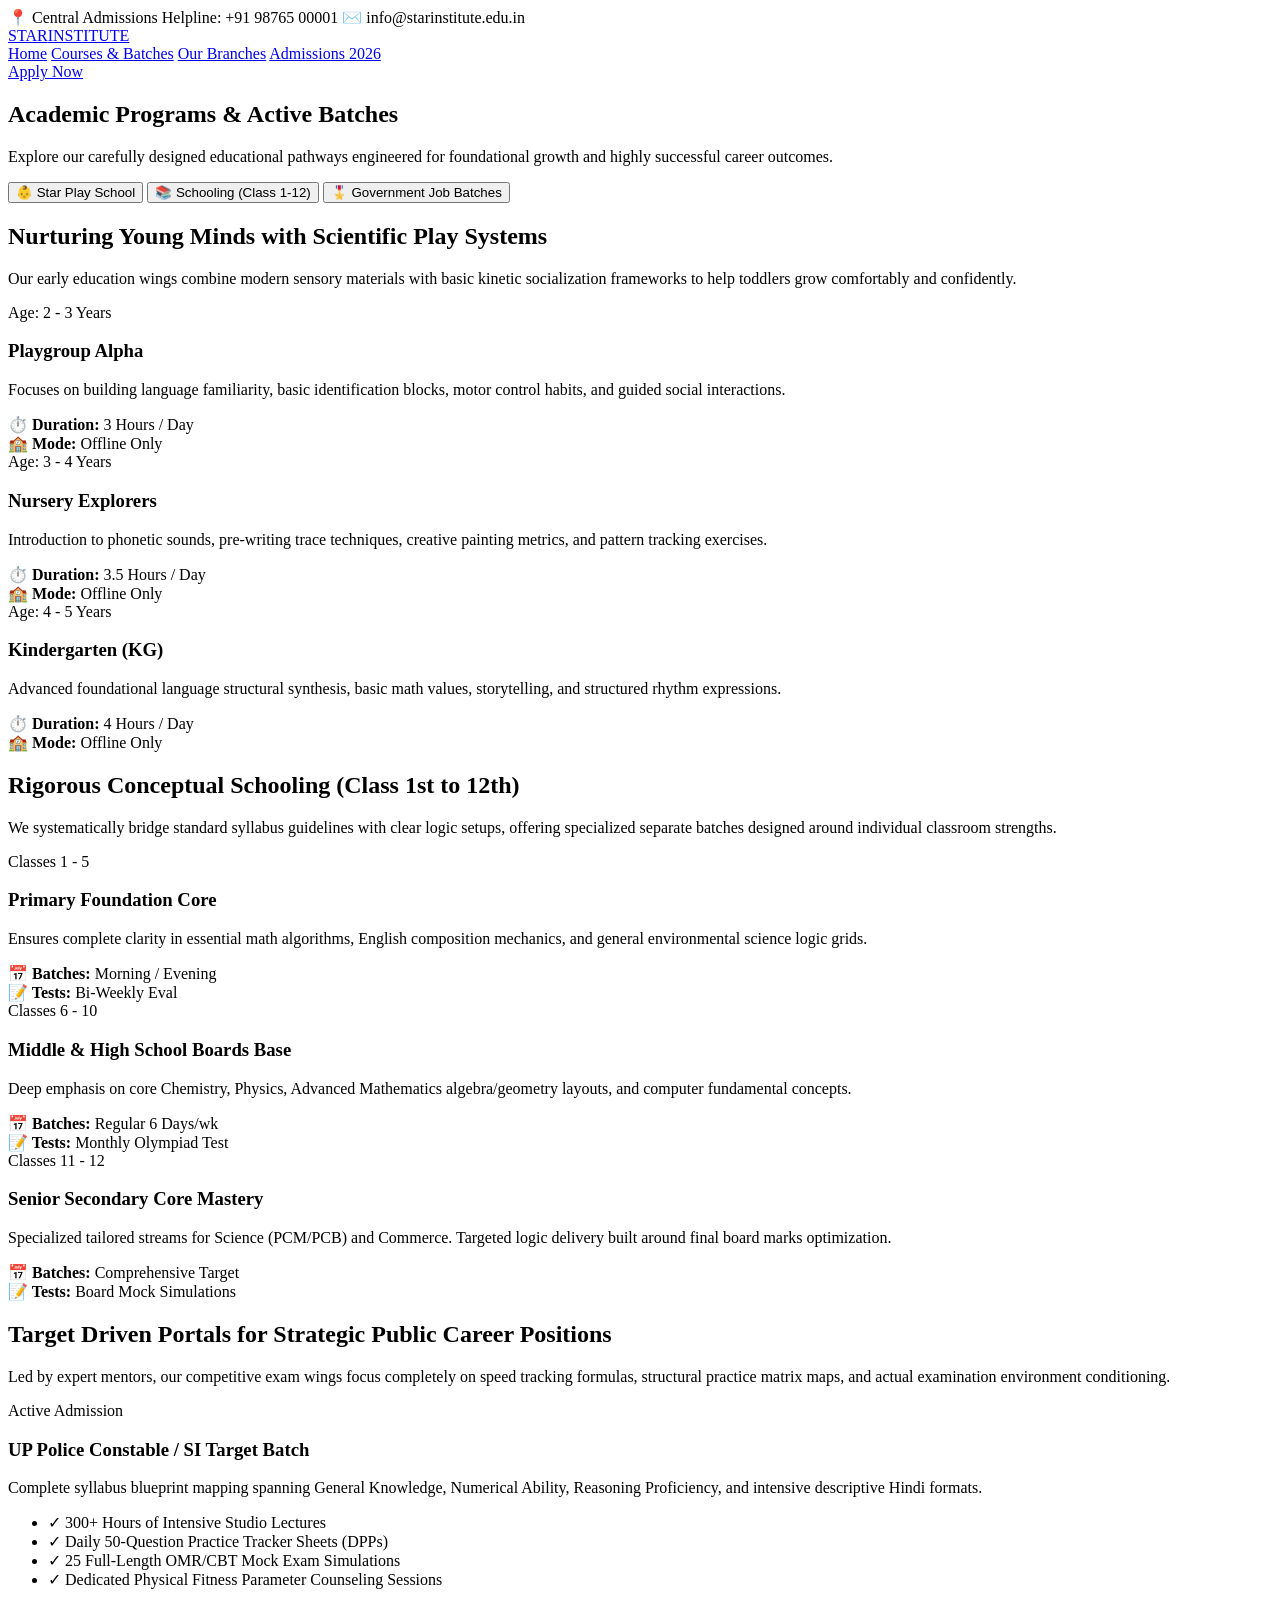
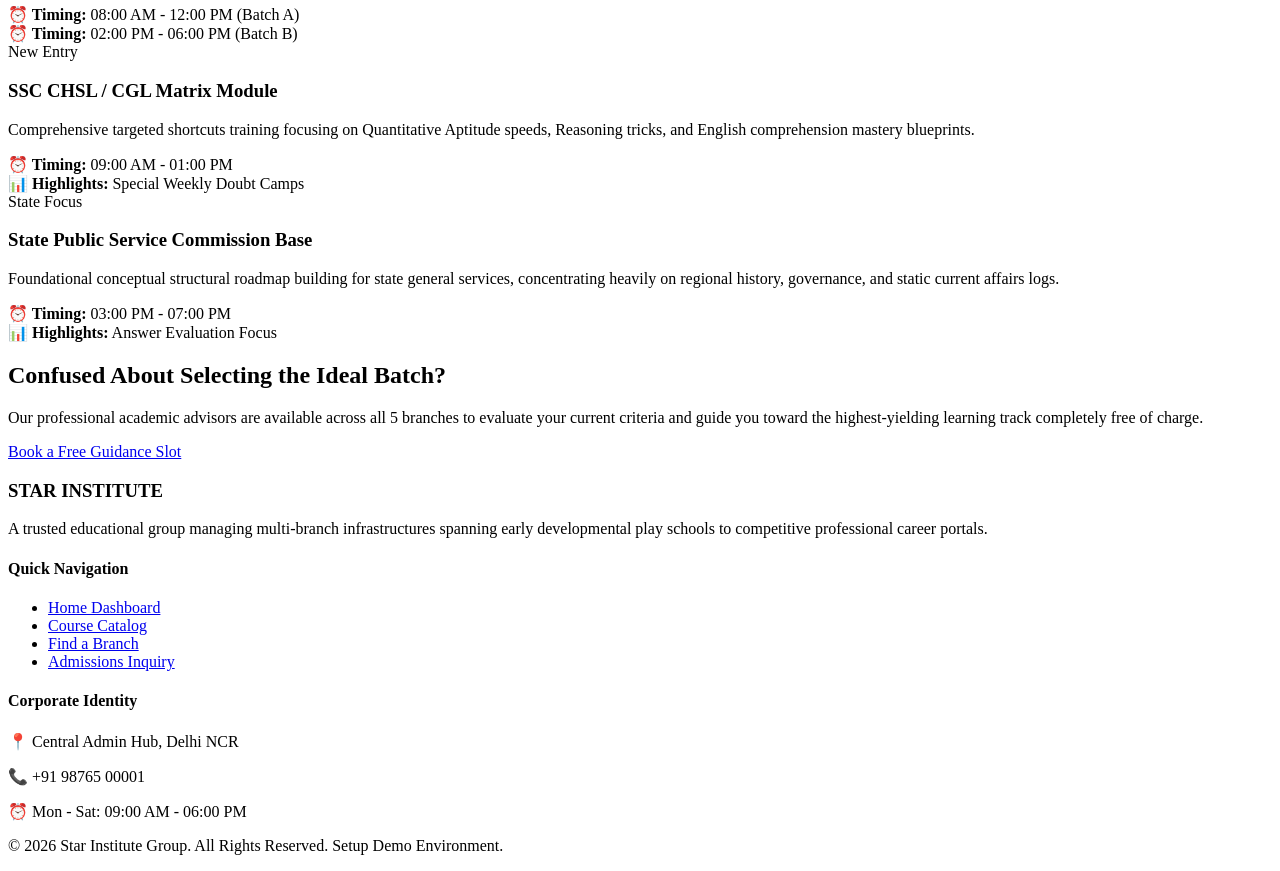
==== batches.html @ 52300130 "batches.html" ====
<!DOCTYPE html>
<html lang="en">
<head>
    <meta charset="UTF-8">
    <meta name="viewport" content="width=device-width, initial-scale=1.0">
    <title>Courses & Active Batches | Star Institute</title>
    <!-- Linked to our master shared stylesheet -->
    <link rel="stylesheet" href="css/style.css">
</head>
<body>

    <!-- TOP INFORMATIONAL STRIP -->
    <div class="top-bar">
        <div class="top-bar-container">
            <span>📍 Central Admissions Helpline: +91 98765 00001</span>
            <span>✉️ info@starinstitute.edu.in</span>
        </div>
    </div>

    <!-- MAIN SYSTEM NAVIGATION -->
    <header class="main-header">
        <div class="nav-container">
            <a href="index.html" class="logo">STAR<span>INSTITUTE</span></a>
            <nav class="nav-links">
                <a href="index.html">Home</a>
                <a href="batches.html" class="active">Courses & Batches</a>
                <a href="branches.html">Our Branches</a>
                <a href="contact.html">Admissions 2026</a>
            </nav>
            <a href="contact.html" class="cta-btn-nav">Apply Now</a>
        </div>
    </header>

    <!-- INNER PAGE HEADER HERO -->
    <section class="inner-hero-section">
        <div class="inner-hero-container">
            <h1>Academic Programs & Active Batches</h1>
            <p>Explore our carefully designed educational pathways engineered for foundational growth and highly successful career outcomes.</p>
        </div>
    </section>

    <!-- PROGRAM SELECTION CONTROLLER (TAB SYSTEM) -->
    <section class="batches-container-section">
        <div class="container">
            
            <!-- Navigation Tabs -->
            <div class="tab-controller">
                <button class="tab-btn active" onclick="switchBatchTab(event, 'playschool')">👶 Star Play School</button>
                <button class="tab-btn" onclick="switchBatchTab(event, 'schooling')">📚 Schooling (Class 1-12)</button>
                <button class="tab-btn" onclick="switchBatchTab(event, 'govt')">🎖️ Government Job Batches</button>
            </div>

            <!-- TAB 1: PLAY SCHOOL SEGMENT -->
            <div id="playschool" class="tab-content active-content">
                <div class="batch-intro-box">
                    <h2>Nurturing Young Minds with Scientific Play Systems</h2>
                    <p>Our early education wings combine modern sensory materials with basic kinetic socialization frameworks to help toddlers grow comfortably and confidently.</p>
                </div>
                
                <div class="course-grid">
                    <div class="course-card">
                        <div class="course-header">
                            <span class="badge-tag">Age: 2 - 3 Years</span>
                            <h3>Playgroup Alpha</h3>
                        </div>
                        <p class="course-desc">Focuses on building language familiarity, basic identification blocks, motor control habits, and guided social interactions.</p>
                        <div class="course-meta">
                            <div><strong>⏱️ Duration:</strong> 3 Hours / Day</div>
                            <div><strong>🏫 Mode:</strong> Offline Only</div>
                        </div>
                    </div>

                    <div class="course-card">
                        <div class="course-header">
                            <span class="badge-tag">Age: 3 - 4 Years</span>
                            <h3>Nursery Explorers</h3>
                        </div>
                        <p class="course-desc">Introduction to phonetic sounds, pre-writing trace techniques, creative painting metrics, and pattern tracking exercises.</p>
                        <div class="course-meta">
                            <div><strong>⏱️ Duration:</strong> 3.5 Hours / Day</div>
                            <div><strong>🏫 Mode:</strong> Offline Only</div>
                        </div>
                    </div>

                    <div class="course-card">
                        <div class="course-header">
                            <span class="badge-tag">Age: 4 - 5 Years</span>
                            <h3>Kindergarten (KG)</h3>
                        </div>
                        <p class="course-desc">Advanced foundational language structural synthesis, basic math values, storytelling, and structured rhythm expressions.</p>
                        <div class="course-meta">
                            <div><strong>⏱️ Duration:</strong> 4 Hours / Day</div>
                            <div><strong>🏫 Mode:</strong> Offline Only</div>
                        </div>
                    </div>
                </div>
            </div>

            <!-- TAB 2: SCHOOLING CLASSES 1 TO 12 -->
            <div id="schooling" class="tab-content">
                <div class="batch-intro-box">
                    <h2>Rigorous Conceptual Schooling (Class 1st to 12th)</h2>
                    <p>We systematically bridge standard syllabus guidelines with clear logic setups, offering specialized separate batches designed around individual classroom strengths.</p>
                </div>

                <div class="course-grid">
                    <div class="course-card">
                        <div class="course-header">
                            <span class="badge-tag">Classes 1 - 5</span>
                            <h3>Primary Foundation Core</h3>
                        </div>
                        <p class="course-desc">Ensures complete clarity in essential math algorithms, English composition mechanics, and general environmental science logic grids.</p>
                        <div class="course-meta">
                            <div><strong>📅 Batches:</strong> Morning / Evening</div>
                            <div><strong>📝 Tests:</strong> Bi-Weekly Eval</div>
                        </div>
                    </div>

                    <div class="course-card">
                        <div class="course-header">
                            <span class="badge-tag">Classes 6 - 10</span>
                            <h3>Middle & High School Boards Base</h3>
                        </div>
                        <p class="course-desc">Deep emphasis on core Chemistry, Physics, Advanced Mathematics algebra/geometry layouts, and computer fundamental concepts.</p>
                        <div class="course-meta">
                            <div><strong>📅 Batches:</strong> Regular 6 Days/wk</div>
                            <div><strong>📝 Tests:</strong> Monthly Olympiad Test</div>
                        </div>
                    </div>

                    <div class="course-card">
                        <div class="course-header">
                            <span class="badge-tag">Classes 11 - 12</span>
                            <h3>Senior Secondary Core Mastery</h3>
                        </div>
                        <p class="course-desc">Specialized tailored streams for Science (PCM/PCB) and Commerce. Targeted logic delivery built around final board marks optimization.</p>
                        <div class="course-meta">
                            <div><strong>📅 Batches:</strong> Comprehensive Target</div>
                            <div><strong>📝 Tests:</strong> Board Mock Simulations</div>
                        </div>
                    </div>
                </div>
            </div>

            <!-- TAB 3: GOVERNMENT COMPETITIVE PREPARATION -->
            <div id="govt" class="tab-content">
                <div class="batch-intro-box">
                    <h2>Target Driven Portals for Strategic Public Career Positions</h2>
                    <p>Led by expert mentors, our competitive exam wings focus completely on speed tracking formulas, structural practice matrix maps, and actual examination environment conditioning.</p>
                </div>

                <div class="course-grid">
                    <!-- UP POLICE SPECIFIC BATCH -->
                    <div class="course-card featured-batch">
                        <div class="course-header">
                            <span class="badge-tag alert-badge">Active Admission</span>
                            <h3>UP Police Constable / SI Target Batch</h3>
                        </div>
                        <p class="course-desc">Complete syllabus blueprint mapping spanning General Knowledge, Numerical Ability, Reasoning Proficiency, and intensive descriptive Hindi formats.</p>
                        <ul class="batch-features-list">
                            <li>✓ 300+ Hours of Intensive Studio Lectures</li>
                            <li>✓ Daily 50-Question Practice Tracker Sheets (DPPs)</li>
                            <li>✓ 25 Full-Length OMR/CBT Mock Exam Simulations</li>
                            <li>✓ Dedicated Physical Fitness Parameter Counseling Sessions</li>
                        </ul>
                        <div class="course-meta">
                            <div><strong>⏰ Timing:</strong> 08:00 AM - 12:00 PM (Batch A)</div>
                            <div><strong>⏰ Timing:</strong> 02:00 PM - 06:00 PM (Batch B)</div>
                        </div>
                    </div>

                    <!-- STAFF SELECTION COMMISSION -->
                    <div class="course-card">
                        <div class="course-header">
                            <span class="badge-tag">New Entry</span>
                            <h3>SSC CHSL / CGL Matrix Module</h3>
                        </div>
                        <p class="course-desc">Comprehensive targeted shortcuts training focusing on Quantitative Aptitude speeds, Reasoning tricks, and English comprehension mastery blueprints.</p>
                        <div class="course-meta">
                            <div><strong>⏰ Timing:</strong> 09:00 AM - 01:00 PM</div>
                            <div><strong>📊 Highlights:</strong> Special Weekly Doubt Camps</div>
                        </div>
                    </div>

                    <!-- ALLIED STATE COMPETITIVE BATCH -->
                    <div class="course-card">
                        <div class="course-header">
                            <span class="badge-tag">State Focus</span>
                            <h3>State Public Service Commission Base</h3>
                        </div>
                        <p class="course-desc">Foundational conceptual structural roadmap building for state general services, concentrating heavily on regional history, governance, and static current affairs logs.</p>
                        <div class="course-meta">
                            <div><strong>⏰ Timing:</strong> 03:00 PM - 07:00 PM</div>
                            <div><strong>📊 Highlights:</strong> Answer Evaluation Focus</div>
                        </div>
                    </div>
                </div>
            </div>

        </div>
    </section>

    <!-- CALL TO ACTION BANNER -->
    <section class="cta-banner-section">
        <div class="container text-center">
            <h2>Confused About Selecting the Ideal Batch?</h2>
            <p>Our professional academic advisors are available across all 5 branches to evaluate your current criteria and guide you toward the highest-yielding learning track completely free of charge.</p>
            <a href="contact.html" class="btn-accent">Book a Free Guidance Slot</a>
        </div>
    </section>

    <!-- SYSTEM GLOBAL FOOTER -->
    <footer class="main-footer">
        <div class="footer-container">
            <div class="footer-brand">
                <h3>STAR INSTITUTE</h3>
                <p>A trusted educational group managing multi-branch infrastructures spanning early developmental play schools to competitive professional career portals.</p>
            </div>
            <div class="footer-links-col">
                <h4>Quick Navigation</h4>
                <ul>
                    <li><a href="index.html">Home Dashboard</a></li>
                    <li><a href="batches.html">Course Catalog</a></li>
                    <li><a href="branches.html">Find a Branch</a></li>
                    <li><a href="contact.html">Admissions Inquiry</a></li>
                </ul>
            </div>
            <div class="footer-contact-col">
                <h4>Corporate Identity</h4>
                <p>📍 Central Admin Hub, Delhi NCR</p>
                <p>📞 +91 98765 00001</p>
                <p>⏰ Mon - Sat: 09:00 AM - 06:00 PM</p>
            </div>
        </div>
        <div class="footer-bottom">
            <p>&copy; 2026 Star Institute Group. All Rights Reserved. Setup Demo Environment.</p>
        </div>
    </footer>

    <!-- INTERACTION CONTROLLER SCRIPT -->
    <script>
        function switchBatchTab(event, tabId) {
            // Get all content panels and hide them
            const contents = document.querySelectorAll('.tab-content');
            contents.forEach(content => content.classList.remove('active-content'));

            // Get all tab buttons and remove the active state styling
            const buttons = document.querySelectorAll('.tab-btn');
            buttons.forEach(btn => btn.classList.remove('active'));

            // Show target panel and assign active class to clicked button
            document.getElementById(tabId).classList.add('active-content');
            event.currentTarget.classList.add('active');
        }
    </script>
</body>
</html>
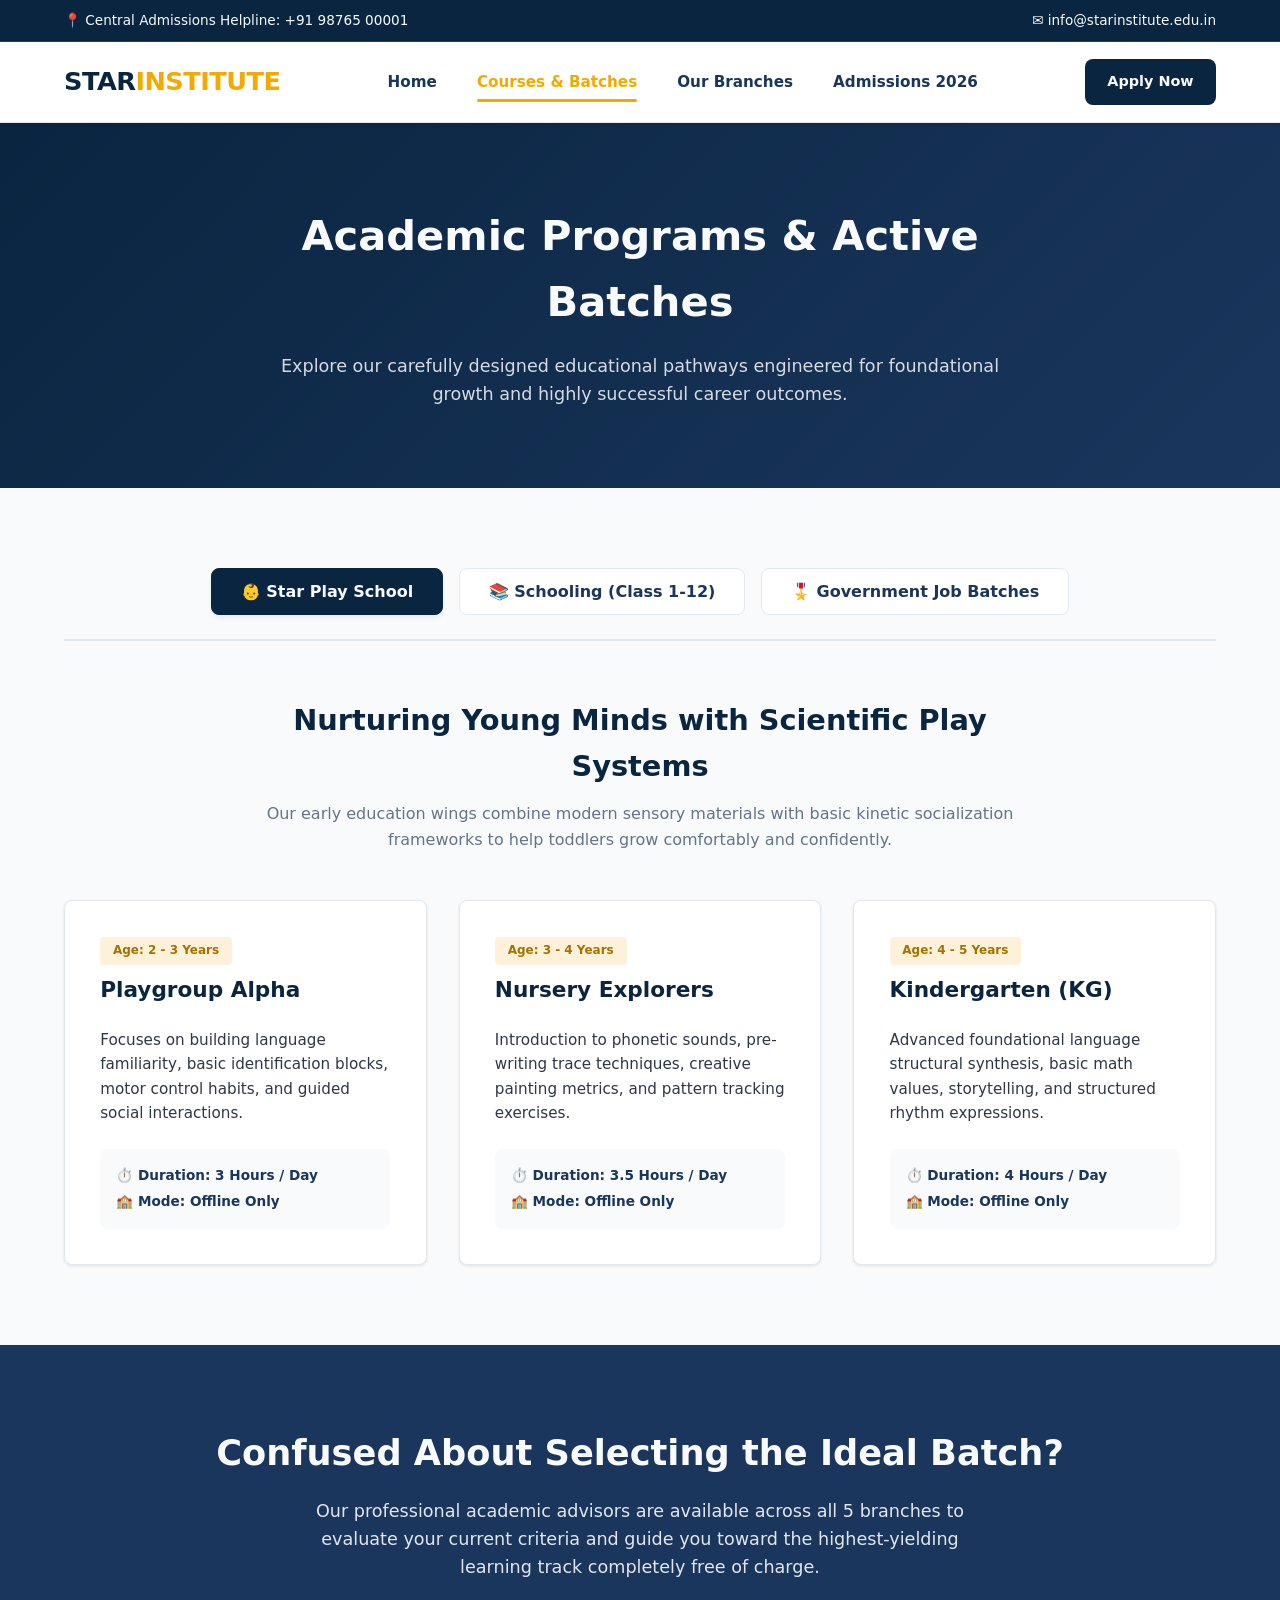
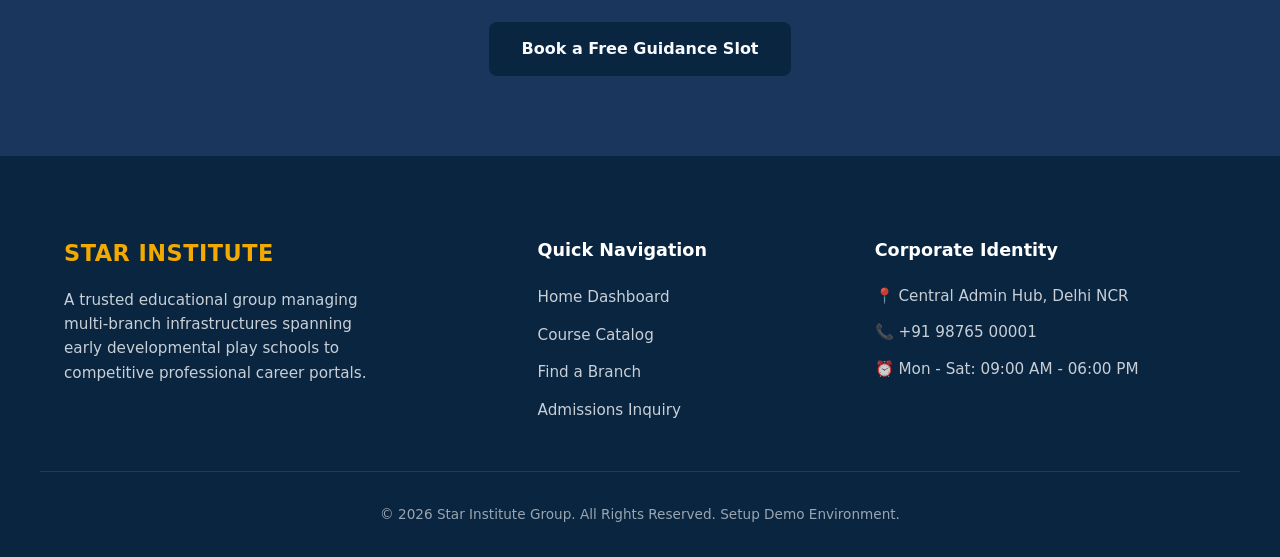
==== commit f9771e00: "batches.html" ====
--- a/batches.html
+++ b/batches.html
@@ -5,7 +5,7 @@
     <meta name="viewport" content="width=device-width, initial-scale=1.0">
     <title>Courses & Active Batches | Star Institute</title>
     <!-- Linked to our master shared stylesheet -->
-    <link rel="stylesheet" href="css/style.css">
+    <link rel="stylesheet" href="/css/style.css">
 </head>
 <body>
 
@@ -253,5 +253,6 @@
             event.currentTarget.classList.add('active');
         }
     </script>
+    <script src="/js/main.js"></script>
 </body>
 </html>
--- a/css/style.css
+++ b/css/style.css
@@ -0,0 +1,927 @@
+/* ==========================================================================
+   STAR INSTITUTE MASTER DESIGN ECOSYSTEM
+   ========================================================================== */
+
+/* --- 1. DESIGN TOKENS & SYSTEM VARIABLES --- */
+:root {
+    /* Color Palette */
+    --primary: #0A2540;          /* Authoritative Deep Navy */
+    --secondary: #1A365D;        /* Mid-Tone Professional Blue */
+    --accent: #F2A900;           /* Trust/Action Gold Accent */
+    --accent-hover: #D49400;     /* Darker tone for hover interactions */
+    --bg-light: #F8FAFC;         /* Soft light-gray background */
+    --bg-white: #FFFFFF;         /* Pure background surface */
+    --text-dark: #2D3748;        /* Off-black for primary readability */
+    --text-muted: #64748B;       /* Secondary slate gray for metadata */
+    --text-light: #F8FAFC;       /* Off-white text for dark components */
+    --border-color: #E2E8F0;     /* Soft crisp line separation */
+    
+    /* Layout Properties */
+    --font-main: 'Segoe UI', system-ui, -apple-system, sans-serif;
+    --max-width: 1200px;
+    --radius: 8px;
+    --transition: all 0.3s cubic-bezier(0.4, 0, 0.2, 1);
+    --shadow-sm: 0 1px 3px rgba(0,0,0,0.1);
+    --shadow-md: 0 4px 6px -1px rgba(0,0,0,0.05), 0 2px 4px -1px rgba(0,0,0,0.03);
+    --shadow-lg: 0 10px 15px -3px rgba(0,0,0,0.05), 0 4px 6px -2px rgba(0,0,0,0.02);
+}
+
+/* --- 2. BASE RESET DECLARES --- */
+* {
+    margin: 0;
+    padding: 0;
+    box-sizing: border-box;
+}
+
+html {
+    scroll-behavior: smooth;
+    font-size: 16px;
+}
+
+body {
+    font-family: var(--font-main);
+    color: var(--text-dark);
+    background-color: var(--bg-white);
+    line-height: 1.6;
+    -webkit-font-smoothing: antialiased;
+}
+
+.container {
+    width: 100%;
+    max-width: var(--max-width);
+    margin: 0 auto;
+    padding: 0 1.5rem;
+}
+
+.text-center { text-align: center; }
+
+/* --- 3. UNIFIED NAVIGATION & HEADER LAYOUT --- */
+.top-bar {
+    background-color: var(--primary);
+    color: var(--text-light);
+    font-size: 0.85rem;
+    font-weight: 500;
+    border-bottom: 1px solid rgba(255,255,255,0.1);
+}
+
+.top-bar-container {
+    max-width: var(--max-width);
+    margin: 0 auto;
+    padding: 0.6rem 1.5rem;
+    display: flex;
+    justify-content: space-between;
+    flex-wrap: wrap;
+    gap: 0.5rem;
+}
+
+.main-header {
+    background-color: var(--bg-white);
+    position: sticky;
+    top: 0;
+    z-index: 1000;
+    box-shadow: var(--shadow-sm);
+    border-bottom: 1px solid var(--border-color);
+}
+
+.nav-container {
+    display: flex;
+    justify-content: space-between;
+    align-items: center;
+    height: 80px;
+    max-width: var(--max-width);
+    margin: 0 auto;
+    padding: 0 1.5rem;
+}
+
+.logo {
+    font-size: 1.6rem;
+    font-weight: 800;
+    color: var(--primary);
+    text-decoration: none;
+    letter-spacing: -0.5px;
+}
+
+.logo span {
+    color: var(--accent);
+}
+
+.nav-links {
+    display: flex;
+    gap: 2.5rem;
+}
+
+.nav-links a {
+    text-decoration: none;
+    font-weight: 600;
+    color: var(--secondary);
+    font-size: 0.95rem;
+    transition: var(--transition);
+    position: relative;
+    padding: 0.5rem 0;
+}
+
+.nav-links a:hover,
+.nav-links a.active {
+    color: var(--accent);
+}
+
+.nav-links a::after {
+    content: '';
+    position: absolute;
+    bottom: 0;
+    left: 0;
+    width: 0;
+    height: 3px;
+    background-color: var(--accent);
+    transition: var(--transition);
+    border-radius: 2px;
+}
+
+.nav-links a:hover::after,
+.nav-links a.active::after {
+    width: 100%;
+}
+
+/* Navigation Buttons */
+.cta-btn-nav {
+    background-color: var(--primary);
+    color: var(--text-light);
+    padding: 0.7rem 1.4rem;
+    border-radius: var(--radius);
+    font-weight: 700;
+    text-decoration: none;
+    font-size: 0.9rem;
+    transition: var(--transition);
+}
+
+.cta-btn-nav:hover {
+    background-color: var(--accent);
+    color: var(--primary);
+    transform: translateY(-1px);
+}
+
+/* --- 4. LANDING/HERO SUB-SYSTEMS --- */
+.hero-section {
+    position: relative;
+    background: url('https://images.unsplash.com/photo-1523050854058-8df90110c9f1?auto=format&fit=crop&w=1920&q=80') no-repeat center center/cover;
+    padding: 9rem 0;
+    color: var(--text-light);
+}
+
+.hero-overlay {
+    position: absolute;
+    top: 0; left: 0; width: 100%; height: 100%;
+    background: linear-gradient(135deg, rgba(10, 37, 64, 0.95) 0%, rgba(26, 54, 93, 0.85) 100%);
+    z-index: 1;
+}
+
+.hero-container {
+    position: relative;
+    z-index: 2;
+    max-width: 850px;
+    margin: 0 auto;
+    text-align: center;
+    padding: 0 1.5rem;
+}
+
+.hero-tagline {
+    color: var(--accent);
+    text-transform: uppercase;
+    font-weight: 700;
+    font-size: 0.9rem;
+    letter-spacing: 2px;
+    display: inline-block;
+    margin-bottom: 1rem;
+}
+
+.hero-container h1 {
+    font-size: 3.2rem;
+    font-weight: 800;
+    line-height: 1.15;
+    margin-bottom: 1.5rem;
+}
+
+.hero-container p {
+    font-size: 1.2rem;
+    opacity: 0.9;
+    margin-bottom: 2.5rem;
+    max-width: 700px;
+    margin-left: auto;
+    margin-right: auto;
+}
+
+.hero-cta-group {
+    display: flex;
+    justify-content: center;
+    gap: 1.5rem;
+}
+
+/* Reusable System Action Buttons */
+.btn-primary, .btn-secondary, .btn-accent {
+    padding: 0.9rem 2rem;
+    font-weight: 700;
+    border-radius: var(--radius);
+    text-decoration: none;
+    transition: var(--transition);
+    display: inline-block;
+    font-size: 1rem;
+}
+
+.btn-primary {
+    background-color: var(--accent);
+    color: var(--primary);
+}
+
+.btn-primary:hover {
+    background-color: var(--bg-white);
+    color: var(--primary);
+    transform: translateY(-2px);
+}
+
+.btn-secondary {
+    background-color: transparent;
+    color: var(--text-light);
+    border: 2px solid rgba(255,255,255,0.4);
+}
+
+.btn-secondary:hover {
+    border-color: var(--text-light);
+    background-color: rgba(255,255,255,0.1);
+    transform: translateY(-2px);
+}
+
+.btn-accent {
+    background-color: var(--primary);
+    color: var(--text-light);
+}
+
+.btn-accent:hover {
+    background-color: var(--accent);
+    color: var(--primary);
+    transform: translateY(-2px);
+}
+
+/* --- 5. TRUST PERFORMANCE METRICS BANNER --- */
+.metrics-section {
+    background-color: var(--bg-white);
+    padding: 2.5rem 0;
+    margin-top: -40px;
+    position: relative;
+    z-index: 10;
+}
+
+.metrics-container {
+    max-width: var(--max-width);
+    margin: 0 auto;
+    padding: 0 1.5rem;
+    display: grid;
+    grid-template-columns: repeat(auto-fit, minmax(220px, 1fr));
+    gap: 1.5rem;
+}
+
+.metric-card {
+    background: var(--bg-white);
+    border: 1px solid var(--border-color);
+    box-shadow: var(--shadow-md);
+    padding: 2rem;
+    border-radius: var(--radius);
+    text-align: center;
+    border-top: 4px solid var(--primary);
+}
+
+.metric-number {
+    font-size: 2.6rem;
+    font-weight: 800;
+    color: var(--primary);
+    line-height: 1;
+    margin-bottom: 0.5rem;
+}
+
+.metric-label {
+    color: var(--text-muted);
+    font-weight: 600;
+    font-size: 0.9rem;
+    text-transform: uppercase;
+    letter-spacing: 0.5px;
+}
+
+/* --- 6. CORE DISPLAY HEADINGS --- */
+.section-heading {
+    text-align: center;
+    margin-bottom: 4rem;
+}
+
+.section-heading h2 {
+    font-size: 2.4rem;
+    color: var(--primary);
+    font-weight: 800;
+    margin-bottom: 0.5rem;
+}
+
+.section-heading p {
+    color: var(--text-muted);
+    font-size: 1.1rem;
+    max-width: 600px;
+    margin: 0 auto;
+}
+
+/* --- 7. HOME INDEX DEPT VERTICAL CARD STYLING --- */
+.departments-section {
+    background-color: var(--bg-light);
+    padding: 6rem 0;
+}
+
+.dept-grid {
+    display: grid;
+    grid-template-columns: repeat(auto-fit, minmax(320px, 1fr));
+    gap: 2.5rem;
+}
+
+.dept-card {
+    background-color: var(--bg-white);
+    border-radius: var(--radius);
+    overflow: hidden;
+    box-shadow: var(--shadow-md);
+    border: 1px solid var(--border-color);
+    display: flex;
+    flex-direction: column;
+    transition: var(--transition);
+}
+
+.dept-card:hover {
+    transform: translateY(-5px);
+    box-shadow: var(--shadow-lg);
+}
+
+.dept-img-placeholder {
+    height: 230px;
+    background-size: cover;
+    background-position: center;
+    background-color: #CBD5E1;
+}
+
+.dept-content {
+    padding: 2rem;
+    display: flex;
+    flex-direction: column;
+    flex-grow: 1;
+}
+
+.dept-tag {
+    font-size: 0.75rem;
+    text-transform: uppercase;
+    font-weight: 700;
+    color: var(--secondary);
+    background-color: rgba(26, 54, 93, 0.08);
+    padding: 0.25rem 0.7rem;
+    border-radius: 50px;
+    align-self: flex-start;
+    margin-bottom: 1rem;
+    letter-spacing: 0.5px;
+}
+
+.dept-content h3 {
+    font-size: 1.4rem;
+    color: var(--primary);
+    margin-bottom: 0.75rem;
+}
+
+.dept-content p {
+    color: var(--text-dark);
+    font-size: 0.95rem;
+    margin-bottom: 1.5rem;
+    flex-grow: 1;
+}
+
+.dept-link {
+    color: var(--primary);
+    text-decoration: none;
+    font-weight: 700;
+    font-size: 0.95rem;
+    transition: var(--transition);
+}
+
+.dept-link:hover {
+    color: var(--accent);
+    padding-left: 5px;
+}
+
+/* --- 8. TRUST MATRIX PROPOSITION SECTION --- */
+.trust-section {
+    padding: 6rem 0;
+    background-color: var(--bg-white);
+}
+
+.trust-grid {
+    display: grid;
+    grid-template-columns: 1.2fr 0.8fr;
+    gap: 4rem;
+    align-items: center;
+}
+
+.trust-text h2 {
+    font-size: 2.4rem;
+    color: var(--primary);
+    font-weight: 800;
+    margin-bottom: 1.5rem;
+}
+
+.trust-text > p {
+    font-size: 1.1rem;
+    color: var(--text-muted);
+    margin-bottom: 2.5rem;
+}
+
+.trust-points {
+    display: flex;
+    flex-direction: column;
+    gap: 1.5rem;
+}
+
+.point-item {
+    background-color: var(--bg-light);
+    padding: 1.5rem;
+    border-radius: var(--radius);
+    border-left: 4px solid var(--accent);
+    font-size: 0.95rem;
+}
+
+.point-item strong {
+    display: block;
+    color: var(--primary);
+    font-size: 1.1rem;
+    margin-bottom: 0.25rem;
+}
+
+.trust-visual-box {
+    height: 450px;
+    background-size: cover;
+    background-position: center;
+    border-radius: var(--radius);
+    box-shadow: var(--shadow-lg);
+}
+
+/* --- 9. BATCH / COURSE INFRASTRUCTURE (TAB INTERFACE) --- */
+.inner-hero-section {
+    background: linear-gradient(135deg, var(--primary) 0%, var(--secondary) 100%);
+    color: var(--text-light);
+    padding: 5rem 0;
+    text-align: center;
+}
+
+.inner-hero-container {
+    max-width: 800px;
+    margin: 0 auto;
+    padding: 0 1.5rem;
+}
+
+.inner-hero-container h1 {
+    font-size: 2.6rem;
+    font-weight: 800;
+    margin-bottom: 1rem;
+}
+
+.inner-hero-container p {
+    font-size: 1.1rem;
+    opacity: 0.85;
+}
+
+.batches-container-section {
+    padding: 5rem 0;
+    background-color: var(--bg-light);
+}
+
+/* Tab Selection Switches */
+.tab-controller {
+    display: flex;
+    justify-content: center;
+    gap: 1rem;
+    margin-bottom: 3.5rem;
+    border-bottom: 2px solid var(--border-color);
+    padding-bottom: 1.5rem;
+    flex-wrap: wrap;
+}
+
+.tab-btn {
+    padding: 0.8rem 1.8rem;
+    font-family: inherit;
+    font-size: 1rem;
+    font-weight: 700;
+    background-color: var(--bg-white);
+    color: var(--secondary);
+    border: 1px solid var(--border-color);
+    border-radius: var(--radius);
+    cursor: pointer;
+    transition: var(--transition);
+}
+
+.tab-btn:hover {
+    background-color: var(--bg-light);
+    border-color: var(--secondary);
+}
+
+.tab-btn.active {
+    background-color: var(--primary);
+    color: var(--text-light);
+    border-color: var(--primary);
+    box-shadow: var(--shadow-md);
+}
+
+/* Hidden Panels Controls */
+.tab-content {
+    display: none;
+}
+
+.tab-content.active-content {
+    display: block;
+    animation: fadeIn 0.4s ease;
+}
+
+@keyframes fadeIn {
+    from { opacity: 0; transform: translateY(10px); }
+    to { opacity: 1; transform: translateY(0); }
+}
+
+.batch-intro-box {
+    text-align: center;
+    max-width: 750px;
+    margin: 0 auto 3rem auto;
+}
+
+.batch-intro-box h2 {
+    color: var(--primary);
+    font-size: 1.8rem;
+    margin-bottom: 0.75rem;
+}
+
+.batch-intro-box p {
+    color: var(--text-muted);
+}
+
+.course-grid {
+    display: grid;
+    grid-template-columns: repeat(auto-fit, minmax(340px, 1fr));
+    gap: 2rem;
+}
+
+.course-card {
+    background-color: var(--bg-white);
+    border-radius: var(--radius);
+    padding: 2.2rem;
+    box-shadow: var(--shadow-sm);
+    border: 1px solid var(--border-color);
+    display: flex;
+    flex-direction: column;
+}
+
+.course-header {
+    margin-bottom: 1.25rem;
+}
+
+.badge-tag {
+    font-size: 0.75rem;
+    font-weight: 700;
+    background-color: rgba(242, 169, 0, 0.15);
+    color: #A37200;
+    padding: 0.3rem 0.8rem;
+    border-radius: 4px;
+    display: inline-block;
+    margin-bottom: 0.5rem;
+}
+
+.alert-badge {
+    background-color: #EE4B2B;
+    color: var(--text-light);
+}
+
+.course-card h3 {
+    font-size: 1.35rem;
+    color: var(--primary);
+    font-weight: 700;
+}
+
+.course-desc {
+    color: var(--text-dark);
+    font-size: 0.95rem;
+    margin-bottom: 1.5rem;
+    flex-grow: 1;
+}
+
+.batch-features-list {
+    margin-bottom: 1.5rem;
+}
+
+.batch-features-list li {
+    font-size: 0.9rem;
+    color: #334155;
+    margin-bottom: 0.5rem;
+    list-style: none;
+    font-weight: 500;
+}
+
+.course-meta {
+    background-color: var(--bg-light);
+    padding: 1rem;
+    border-radius: var(--radius);
+    font-size: 0.85rem;
+    color: var(--secondary);
+    font-weight: 600;
+    display: flex;
+    flex-direction: column;
+    gap: 0.25rem;
+}
+
+/* Featured Course Style Upgrades */
+.featured-batch {
+    border-top: 5px solid #EE4B2B;
+    box-shadow: var(--shadow-md);
+}
+
+/* --- 10. MID-LAYOUT CALL TO ACTION BANNER --- */
+.cta-banner-section {
+    background-color: var(--secondary);
+    color: var(--text-light);
+    padding: 5rem 0;
+    text-align: center;
+}
+
+.cta-banner-section h2 {
+    font-size: 2.2rem;
+    font-weight: 800;
+    margin-bottom: 1rem;
+}
+
+.cta-banner-section p {
+    font-size: 1.1rem;
+    max-width: 700px;
+    margin: 0 auto 2.5rem auto;
+    opacity: 0.9;
+}
+
+/* --- 11. ADMISSIONS CONTACT PAGE AND REGISTRY INPUT INTERFACES --- */
+.contact-main-section {
+    padding: 6rem 0;
+    background-color: var(--bg-light);
+}
+
+.contact-grid-layout {
+    display: grid;
+    grid-template-columns: 0.9fr 1.1fr;
+    gap: 4rem;
+    align-items: start;
+}
+
+.info-group-box {
+    background-color: var(--bg-white);
+    padding: 2rem;
+    border-radius: var(--radius);
+    box-shadow: var(--shadow-sm);
+    border: 1px solid var(--border-color);
+    margin-bottom: 2rem;
+}
+
+.info-group-box h2, .info-group-box h3 {
+    color: var(--primary);
+    margin-bottom: 1rem;
+}
+
+.info-group-box p {
+    font-size: 0.95rem;
+    color: var(--text-muted);
+    margin-bottom: 1.5rem;
+}
+
+.contact-metric-list {
+    display: flex;
+    flex-direction: column;
+    gap: 1rem;
+}
+
+.metric-list-item {
+    font-size: 0.95rem;
+    border-bottom: 1px solid var(--border-color);
+    padding-bottom: 0.75rem;
+}
+
+.metric-list-item:last-child { border: none; }
+
+.metric-list-item strong {
+    display: block;
+    color: var(--primary);
+}
+
+.office-hours-box ul li {
+    font-size: 0.95rem;
+    margin-bottom: 0.5rem;
+    list-style: inside square;
+    color: var(--text-dark);
+}
+
+.compliance-notice-box {
+    background-color: rgba(10, 37, 64, 0.03);
+    border-left: 4px solid var(--primary);
+}
+
+/* Core Verification Input Container Controls */
+.form-wrapper-box {
+    background-color: var(--bg-white);
+    padding: 3rem;
+    border-radius: var(--radius);
+    box-shadow: var(--shadow-lg);
+    border: 1px solid var(--border-color);
+}
+
+.form-wrapper-box h2 {
+    color: var(--primary);
+    font-size: 1.8rem;
+    margin-bottom: 0.5rem;
+}
+
+.form-subtitle {
+    font-size: 0.95rem;
+    color: var(--text-muted);
+    margin-bottom: 2.5rem;
+}
+
+.form-row-split {
+    display: grid;
+    grid-template-columns: 1fr 1fr;
+    gap: 1.5rem;
+}
+
+.form-group-block {
+    margin-bottom: 1.5rem;
+}
+
+.form-group-block label {
+    display: block;
+    font-weight: 600;
+    font-size: 0.9rem;
+    margin-bottom: 0.5rem;
+    color: var(--secondary);
+}
+
+.required-star { color: #EE4B2B; }
+
+.form-input-field, .form-select-field, .form-textarea-field {
+    width: 100%;
+    padding: 0.8rem;
+    border: 1px solid #CBD5E1;
+    border-radius: var(--radius);
+    font-family: inherit;
+    font-size: 0.95rem;
+    color: var(--text-dark);
+    transition: var(--transition);
+}
+
+.form-input-field:focus, .form-select-field:focus, .form-textarea-field:focus {
+    outline: none;
+    border-color: var(--primary);
+    box-shadow: 0 0 0 3px rgba(10, 37, 64, 0.1);
+}
+
+.form-checkbox-block {
+    display: flex;
+    gap: 0.75rem;
+    align-items: flex-start;
+    margin-bottom: 2rem;
+}
+
+.form-checkbox-block input {
+    margin-top: 0.25rem;
+    width: 16px;
+    height: 16px;
+}
+
+.form-checkbox-block label {
+    font-size: 0.85rem;
+    color: var(--text-muted);
+    font-weight: 500;
+}
+
+.form-submit-btn {
+    width: 100%;
+    padding: 1rem;
+    background-color: var(--accent);
+    color: var(--primary);
+    border: none;
+    border-radius: var(--radius);
+    font-weight: 700;
+    font-size: 1rem;
+    cursor: pointer;
+    transition: var(--transition);
+    box-shadow: var(--shadow-md);
+}
+
+.form-submit-btn:hover {
+    background-color: var(--primary);
+    color: var(--text-light);
+    transform: translateY(-1px);
+}
+
+/* --- 12. ENTERPRISE FOOTER STRUCTURE --- */
+.main-footer {
+    background-color: var(--primary);
+    color: var(--text-light);
+    padding: 5rem 0 2rem 0;
+}
+
+.footer-container {
+    max-width: var(--max-width);
+    margin: 0 auto;
+    padding: 0 1.5rem 3rem 1.5rem;
+    display: grid;
+    grid-template-columns: 1.2fr 0.8fr 1fr;
+    gap: 4rem;
+    border-bottom: 1px solid rgba(255,255,255,0.1);
+}
+
+.footer-brand h3 {
+    font-size: 1.4rem;
+    color: var(--accent);
+    margin-bottom: 1rem;
+    letter-spacing: 0.5px;
+}
+
+.footer-brand p {
+    font-size: 0.95rem;
+    opacity: 0.8;
+    max-width: 320px;
+}
+
+.footer-links-col h4, .footer-contact-col h4 {
+    font-size: 1.1rem;
+    color: var(--bg-white);
+    margin-bottom: 1.25rem;
+    font-weight: 700;
+}
+
+.footer-links-col ul {
+    list-style: none;
+    display: flex;
+    flex-direction: column;
+    gap: 0.75rem;
+}
+
+.footer-links-col ul li a {
+    color: var(--text-light);
+    text-decoration: none;
+    font-size: 0.95rem;
+    opacity: 0.8;
+    transition: var(--transition);
+}
+
+.footer-links-col ul li a:hover {
+    opacity: 1;
+    color: var(--accent);
+    padding-left: 4px;
+}
+
+.footer-contact-col p {
+    font-size: 0.95rem;
+    opacity: 0.8;
+    margin-bottom: 0.75rem;
+}
+
+.footer-bottom {
+    text-align: center;
+    padding-top: 2rem;
+    font-size: 0.85rem;
+    opacity: 0.6;
+}
+
+/* --- 13. RESPONSIVE DESIGN PARAMETER BREAKPOINTS --- */
+@media (max-width: 992px) {
+    .trust-grid, .contact-grid-layout {
+        grid-template-columns: 1fr;
+        gap: 3rem;
+    }
+    .trust-visual-box {
+        height: 300px;
+        order: -1; /* Pushes vector element above details context */
+    }
+    .hero-container h1 {
+        font-size: 2.6rem;
+    }
+}
+
+@media (max-width: 768px) {
+    .nav-links, .cta-btn-nav {
+        display: none; /* Keeps base interface footprint minimal on mobile viewport */
+    }
+    .top-bar-container {
+        justify-content: center;
+        font-size: 0.8rem;
+    }
+    .form-row-split {
+        grid-template-columns: 1fr;
+        gap: 0;
+    }
+    .form-wrapper-box {
+        padding: 1.5rem;
+    }
+    .footer-container {
+        grid-template-columns: 1fr;
+        gap: 2.5rem;
+    }
+}
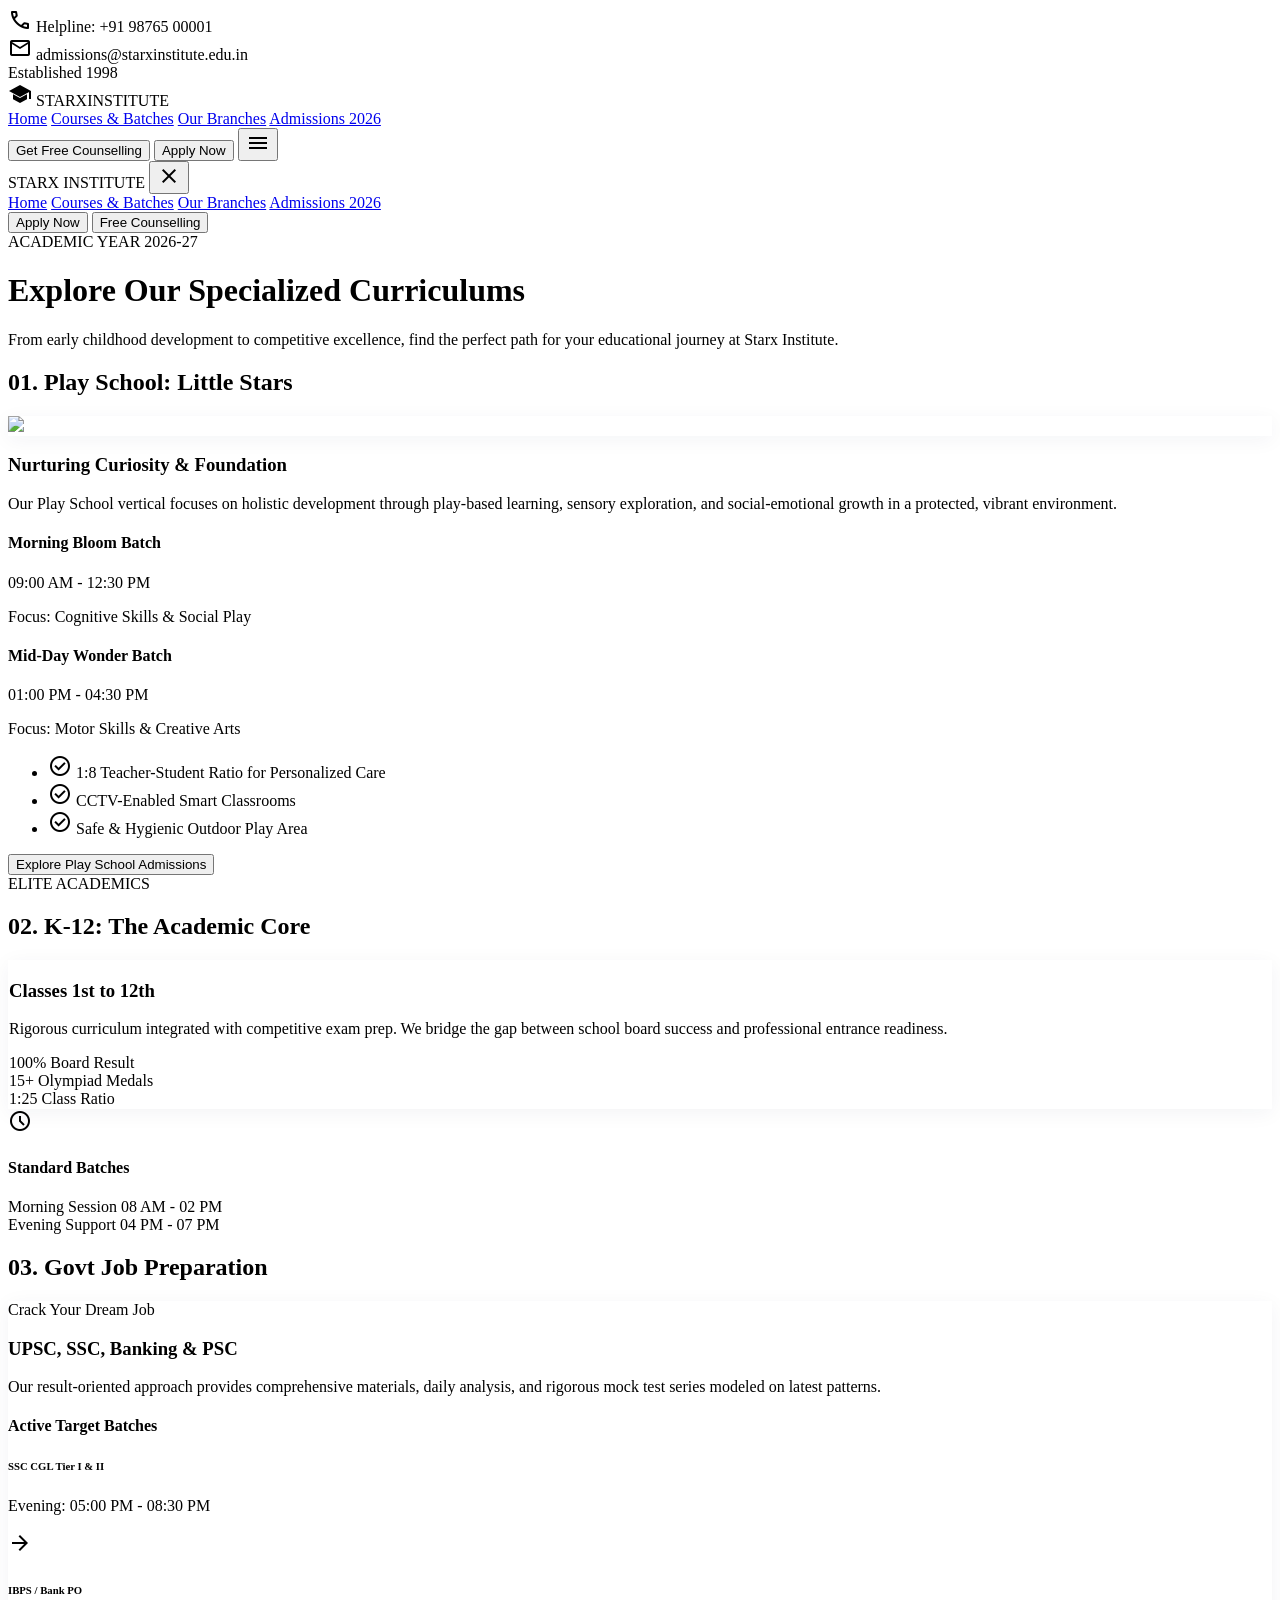
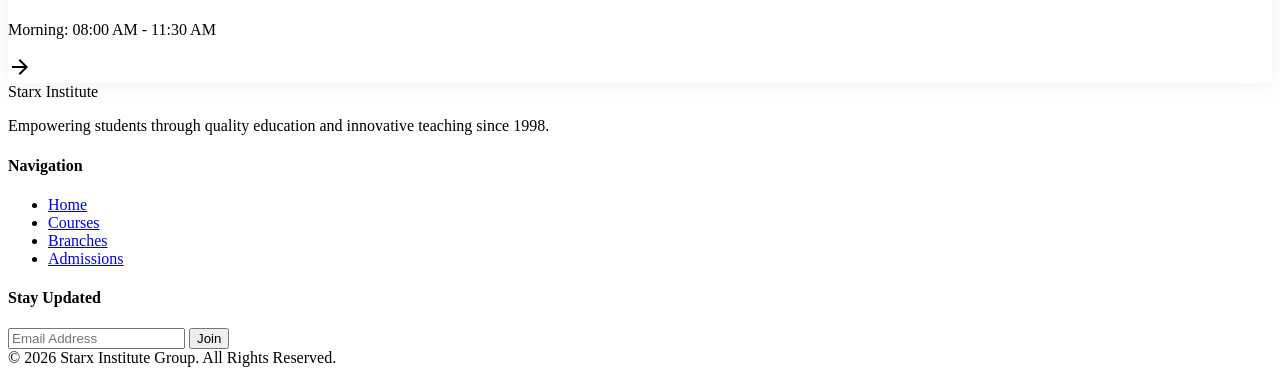
==== commit c619784f: "batches.html" ====
--- a/batches.html
+++ b/batches.html
@@ -1,258 +1,399 @@
 <!DOCTYPE html>
-<html lang="en">
+<html class="scroll-smooth" lang="en">
 <head>
-    <meta charset="UTF-8">
-    <meta name="viewport" content="width=device-width, initial-scale=1.0">
-    <title>Courses & Active Batches | Star Institute</title>
-    <!-- Linked to our master shared stylesheet -->
-    <link rel="stylesheet" href="/css/style.css">
+    <meta charset="utf-8"/>
+    <meta content="width=device-width, initial-scale=1.0" name="viewport"/>
+    <title>Courses & Batches | STARX INSTITUTE</title>
+    <script src="https://cdn.tailwindcss.com?plugins=forms,container-queries"></script>
+    <link href="https://fonts.googleapis.com/css2?family=Montserrat:wght@600;700&family=Inter:wght@400;700&display=swap" rel="stylesheet"/>
+    <link href="https://fonts.googleapis.com/css2?family=Material+Symbols+Outlined:wght,FILL@100..700,0..1&display=swap" rel="stylesheet"/>
+    <style>
+        .material-symbols-outlined {
+            font-variation-settings: 'FILL' 0, 'wght' 400, 'GRAD' 0, 'opsz' 24;
+        }
+        .glass-card {
+            background: rgba(255, 255, 255, 0.8);
+            backdrop-filter: blur(12px);
+            border: 1px solid rgba(255, 255, 255, 0.3);
+        }
+        .custom-shadow {
+            box-shadow: 0 4px 20px rgba(0, 33, 71, 0.05);
+        }
+        .custom-shadow-hover:hover {
+            box-shadow: 0 12px 30px rgba(0, 33, 71, 0.1);
+        }
+        .mobile-nav-overlay {
+            transition: transform 0.3s ease-in-out;
+        }
+    </style>
+    <script id="tailwind-config">
+        tailwind.config = {
+          darkMode: "class",
+          theme: {
+            extend: {
+              "colors": {
+                "on-tertiary-fixed-variant": "#6c391d",
+                "outline-variant": "#c4c6cf",
+                "surface-bright": "#faf9fd",
+                "on-tertiary-fixed": "#341100",
+                "primary-container": "#002147",
+                "surface-container-low": "#f4f3f7",
+                "surface-container-lowest": "#ffffff",
+                "secondary-container": "#fed65b",
+                "secondary": "#735c00",
+                "on-background": "#1a1b1e",
+                "inverse-primary": "#aec7f6",
+                "tertiary": "#180500",
+                "deep-navy": "#002147",
+                "muted-blue": "#3B526F",
+                "on-primary-fixed": "#001b3d",
+                "surface-dim": "#dad9dd",
+                "surface-container-high": "#e9e7eb",
+                "on-primary": "#ffffff",
+                "on-secondary": "#ffffff",
+                "error-container": "#ffdad6",
+                "background": "#faf9fd",
+                "surface-tint": "#465f88",
+                "surface-variant": "#e3e2e6",
+                "primary": "#000a1e",
+                "on-error": "#ffffff",
+                "error": "#ba1a1a",
+                "inverse-on-surface": "#f1f0f4",
+                "on-secondary-fixed-variant": "#574500",
+                "on-tertiary": "#ffffff",
+                "tertiary-fixed-dim": "#ffb691",
+                "on-surface": "#1a1b1e",
+                "on-secondary-container": "#745c00",
+                "tertiary-container": "#3d1500",
+                "outline": "#74777f",
+                "on-tertiary-container": "#b97958",
+                "surface-gray": "#F8F9FA",
+                "on-surface-variant": "#44474e",
+                "ochre-gold": "#D4AF37",
+                "primary-fixed-dim": "#aec7f6",
+                "on-primary-fixed-variant": "#2d476f",
+                "pure-white": "#FFFFFF",
+                "secondary-fixed-dim": "#e9c349",
+                "on-primary-container": "#708ab5",
+                "surface-container": "#efedf1",
+                "on-secondary-fixed": "#241a00",
+                "on-error-container": "#93000a",
+                "secondary-fixed": "#ffe088",
+                "primary-fixed": "#d6e3ff",
+                "surface-container-highest": "#e3e2e6",
+                "inverse-surface": "#2f3033",
+                "surface": "#faf9fd",
+                "tertiary-fixed": "#ffdbcb"
+              },
+              "borderRadius": {
+                "DEFAULT": "0.125rem",
+                "lg": "0.25rem",
+                "xl": "0.5rem",
+                "full": "0.75rem"
+              },
+              "spacing": {
+                "section-padding-sm": "40px",
+                "margin-mobile": "16px",
+                "section-padding-lg": "80px",
+                "container-max": "1200px",
+                "gutter": "24px"
+              },
+              "fontFamily": {
+                "headline-md": ["Montserrat"],
+                "body-lg": ["Inter"],
+                "body-md": ["Inter"],
+                "display-hero": ["Montserrat"],
+                "headline-lg": ["Montserrat"],
+                "label-caps": ["Inter"]
+              },
+              "fontSize": {
+                "headline-md": ["24px", {"lineHeight": "1.4", "fontWeight": "600"}],
+                "body-lg": ["18px", {"lineHeight": "1.6", "fontWeight": "400"}],
+                "body-md": ["16px", {"lineHeight": "1.6", "fontWeight": "400"}],
+                "display-hero": ["48px", {"lineHeight": "1.2", "letterSpacing": "-0.02em", "fontWeight": "700"}],
+                "headline-lg": ["36px", {"lineHeight": "1.3", "fontWeight": "600"}],
+                "label-caps": ["12px", {"lineHeight": "1", "letterSpacing": "0.1em", "fontWeight": "700"}]
+              }
+            }
+          }
+        }
+    </script>
 </head>
-<body>
-
-    <!-- TOP INFORMATIONAL STRIP -->
-    <div class="top-bar">
-        <div class="top-bar-container">
-            <span>📍 Central Admissions Helpline: +91 98765 00001</span>
-            <span>✉️ info@starinstitute.edu.in</span>
+<body class="bg-surface font-body-md text-on-surface selection:bg-ochre-gold selection:text-deep-navy overflow-x-hidden">
+
+<!-- Utility Bar -->
+<div class="bg-deep-navy py-2 hidden md:block">
+<div class="max-w-container-max mx-auto px-gutter flex justify-between items-center text-pure-white">
+<div class="flex gap-6 items-center">
+<div class="flex items-center gap-2">
+<span class="material-symbols-outlined text-[16px]">phone</span>
+<span class="text-label-caps font-label-caps uppercase">Helpline: +91 98765 00001</span>
+</div>
+<div class="flex items-center gap-2 border-l border-white/20 pl-6">
+<span class="material-symbols-outlined text-[16px]">mail</span>
+<span class="text-label-caps font-label-caps uppercase">admissions@starxinstitute.edu.in</span>
+</div>
+</div>
+<div class="flex gap-4">
+<span class="text-label-caps font-label-caps opacity-80 uppercase tracking-widest">Established 1998</span>
+</div>
+</div>
+</div>
+
+<!-- Main Header -->
+<nav class="bg-pure-white sticky top-0 z-50 shadow-sm border-b border-outline-variant h-20">
+<div class="flex justify-between items-center w-full px-margin-mobile md:px-gutter max-w-container-max mx-auto h-full">
+<div class="text-headline-md font-headline-md font-bold text-deep-navy flex items-center gap-2">
+    <span class="material-symbols-outlined text-ochre-gold text-[32px]" style="font-variation-settings: 'FILL' 1;">school</span>
+    STARX<span class="text-ochre-gold">INSTITUTE</span>
+</div>
+<div class="hidden md:flex items-center gap-8">
+<a class="text-label-caps font-label-caps text-on-surface-variant hover:text-ochre-gold transition-colors duration-200" href="index.html">Home</a>
+<a class="text-label-caps font-label-caps text-deep-navy border-b-2 border-ochre-gold pb-1" href="batches.html">Courses & Batches</a>
+<a class="text-label-caps font-label-caps text-on-surface-variant hover:text-ochre-gold transition-colors duration-200" href="branches.html">Our Branches</a>
+<a class="text-label-caps font-label-caps text-on-surface-variant hover:text-ochre-gold transition-colors duration-200" href="contact.html">Admissions 2026</a>
+</div>
+<div class="flex items-center gap-4">
+<button class="hidden lg:flex items-center gap-2 border border-deep-navy px-5 py-2.5 rounded-lg text-label-caps font-label-caps text-deep-navy hover:bg-surface-gray transition-all">
+    Get Free Counselling
+</button>
+<button class="bg-deep-navy text-pure-white px-6 py-2.5 rounded-lg text-label-caps font-label-caps hover:bg-primary-container transition-transform active:scale-95">
+    Apply Now
+</button>
+<button class="p-2 text-deep-navy md:hidden" id="mobile-menu-btn">
+    <span class="material-symbols-outlined text-[32px]">menu</span>
+</button>
+</div>
+</div>
+</nav>
+
+<!-- Mobile Navigation Overlay (Merged Logic) -->
+<div class="fixed inset-0 z-[60] bg-deep-navy/95 transition-transform translate-x-full duration-300" id="mobile-overlay">
+    <div class="p-6 flex flex-col h-full text-pure-white">
+        <div class="flex justify-between items-center mb-10">
+            <span class="text-headline-md font-bold text-ochre-gold">STARX INSTITUTE</span>
+            <button id="close-menu-btn">
+                <span class="material-symbols-outlined text-[32px]">close</span>
+            </button>
+        </div>
+        <nav class="flex flex-col gap-8">
+            <a class="text-headline-md font-headline-md opacity-80" href="index.html">Home</a>
+            <a class="text-headline-md font-headline-md text-ochre-gold border-b-2 border-ochre-gold pb-1 w-fit" href="batches.html">Courses & Batches</a>
+            <a class="text-headline-md font-headline-md opacity-80" href="branches.html">Our Branches</a>
+            <a class="text-headline-md font-headline-md opacity-80" href="contact.html">Admissions 2026</a>
+        </nav>
+        <div class="mt-auto flex flex-col gap-4">
+            <button class="bg-ochre-gold text-deep-navy font-bold py-4 rounded-lg text-label-caps uppercase">Apply Now</button>
+            <button class="border border-pure-white/30 font-bold py-4 rounded-lg text-label-caps uppercase">Free Counselling</button>
         </div>
     </div>
-
-    <!-- MAIN SYSTEM NAVIGATION -->
-    <header class="main-header">
-        <div class="nav-container">
-            <a href="index.html" class="logo">STAR<span>INSTITUTE</span></a>
-            <nav class="nav-links">
-                <a href="index.html">Home</a>
-                <a href="batches.html" class="active">Courses & Batches</a>
-                <a href="branches.html">Our Branches</a>
-                <a href="contact.html">Admissions 2026</a>
-            </nav>
-            <a href="contact.html" class="cta-btn-nav">Apply Now</a>
-        </div>
-    </header>
-
-    <!-- INNER PAGE HEADER HERO -->
-    <section class="inner-hero-section">
-        <div class="inner-hero-container">
-            <h1>Academic Programs & Active Batches</h1>
-            <p>Explore our carefully designed educational pathways engineered for foundational growth and highly successful career outcomes.</p>
-        </div>
-    </section>
-
-    <!-- PROGRAM SELECTION CONTROLLER (TAB SYSTEM) -->
-    <section class="batches-container-section">
-        <div class="container">
-            
-            <!-- Navigation Tabs -->
-            <div class="tab-controller">
-                <button class="tab-btn active" onclick="switchBatchTab(event, 'playschool')">👶 Star Play School</button>
-                <button class="tab-btn" onclick="switchBatchTab(event, 'schooling')">📚 Schooling (Class 1-12)</button>
-                <button class="tab-btn" onclick="switchBatchTab(event, 'govt')">🎖️ Government Job Batches</button>
-            </div>
-
-            <!-- TAB 1: PLAY SCHOOL SEGMENT -->
-            <div id="playschool" class="tab-content active-content">
-                <div class="batch-intro-box">
-                    <h2>Nurturing Young Minds with Scientific Play Systems</h2>
-                    <p>Our early education wings combine modern sensory materials with basic kinetic socialization frameworks to help toddlers grow comfortably and confidently.</p>
-                </div>
-                
-                <div class="course-grid">
-                    <div class="course-card">
-                        <div class="course-header">
-                            <span class="badge-tag">Age: 2 - 3 Years</span>
-                            <h3>Playgroup Alpha</h3>
-                        </div>
-                        <p class="course-desc">Focuses on building language familiarity, basic identification blocks, motor control habits, and guided social interactions.</p>
-                        <div class="course-meta">
-                            <div><strong>⏱️ Duration:</strong> 3 Hours / Day</div>
-                            <div><strong>🏫 Mode:</strong> Offline Only</div>
-                        </div>
-                    </div>
-
-                    <div class="course-card">
-                        <div class="course-header">
-                            <span class="badge-tag">Age: 3 - 4 Years</span>
-                            <h3>Nursery Explorers</h3>
-                        </div>
-                        <p class="course-desc">Introduction to phonetic sounds, pre-writing trace techniques, creative painting metrics, and pattern tracking exercises.</p>
-                        <div class="course-meta">
-                            <div><strong>⏱️ Duration:</strong> 3.5 Hours / Day</div>
-                            <div><strong>🏫 Mode:</strong> Offline Only</div>
-                        </div>
-                    </div>
-
-                    <div class="course-card">
-                        <div class="course-header">
-                            <span class="badge-tag">Age: 4 - 5 Years</span>
-                            <h3>Kindergarten (KG)</h3>
-                        </div>
-                        <p class="course-desc">Advanced foundational language structural synthesis, basic math values, storytelling, and structured rhythm expressions.</p>
-                        <div class="course-meta">
-                            <div><strong>⏱️ Duration:</strong> 4 Hours / Day</div>
-                            <div><strong>🏫 Mode:</strong> Offline Only</div>
-                        </div>
-                    </div>
-                </div>
-            </div>
-
-            <!-- TAB 2: SCHOOLING CLASSES 1 TO 12 -->
-            <div id="schooling" class="tab-content">
-                <div class="batch-intro-box">
-                    <h2>Rigorous Conceptual Schooling (Class 1st to 12th)</h2>
-                    <p>We systematically bridge standard syllabus guidelines with clear logic setups, offering specialized separate batches designed around individual classroom strengths.</p>
-                </div>
-
-                <div class="course-grid">
-                    <div class="course-card">
-                        <div class="course-header">
-                            <span class="badge-tag">Classes 1 - 5</span>
-                            <h3>Primary Foundation Core</h3>
-                        </div>
-                        <p class="course-desc">Ensures complete clarity in essential math algorithms, English composition mechanics, and general environmental science logic grids.</p>
-                        <div class="course-meta">
-                            <div><strong>📅 Batches:</strong> Morning / Evening</div>
-                            <div><strong>📝 Tests:</strong> Bi-Weekly Eval</div>
-                        </div>
-                    </div>
-
-                    <div class="course-card">
-                        <div class="course-header">
-                            <span class="badge-tag">Classes 6 - 10</span>
-                            <h3>Middle & High School Boards Base</h3>
-                        </div>
-                        <p class="course-desc">Deep emphasis on core Chemistry, Physics, Advanced Mathematics algebra/geometry layouts, and computer fundamental concepts.</p>
-                        <div class="course-meta">
-                            <div><strong>📅 Batches:</strong> Regular 6 Days/wk</div>
-                            <div><strong>📝 Tests:</strong> Monthly Olympiad Test</div>
-                        </div>
-                    </div>
-
-                    <div class="course-card">
-                        <div class="course-header">
-                            <span class="badge-tag">Classes 11 - 12</span>
-                            <h3>Senior Secondary Core Mastery</h3>
-                        </div>
-                        <p class="course-desc">Specialized tailored streams for Science (PCM/PCB) and Commerce. Targeted logic delivery built around final board marks optimization.</p>
-                        <div class="course-meta">
-                            <div><strong>📅 Batches:</strong> Comprehensive Target</div>
-                            <div><strong>📝 Tests:</strong> Board Mock Simulations</div>
-                        </div>
-                    </div>
-                </div>
-            </div>
-
-            <!-- TAB 3: GOVERNMENT COMPETITIVE PREPARATION -->
-            <div id="govt" class="tab-content">
-                <div class="batch-intro-box">
-                    <h2>Target Driven Portals for Strategic Public Career Positions</h2>
-                    <p>Led by expert mentors, our competitive exam wings focus completely on speed tracking formulas, structural practice matrix maps, and actual examination environment conditioning.</p>
-                </div>
-
-                <div class="course-grid">
-                    <!-- UP POLICE SPECIFIC BATCH -->
-                    <div class="course-card featured-batch">
-                        <div class="course-header">
-                            <span class="badge-tag alert-badge">Active Admission</span>
-                            <h3>UP Police Constable / SI Target Batch</h3>
-                        </div>
-                        <p class="course-desc">Complete syllabus blueprint mapping spanning General Knowledge, Numerical Ability, Reasoning Proficiency, and intensive descriptive Hindi formats.</p>
-                        <ul class="batch-features-list">
-                            <li>✓ 300+ Hours of Intensive Studio Lectures</li>
-                            <li>✓ Daily 50-Question Practice Tracker Sheets (DPPs)</li>
-                            <li>✓ 25 Full-Length OMR/CBT Mock Exam Simulations</li>
-                            <li>✓ Dedicated Physical Fitness Parameter Counseling Sessions</li>
-                        </ul>
-                        <div class="course-meta">
-                            <div><strong>⏰ Timing:</strong> 08:00 AM - 12:00 PM (Batch A)</div>
-                            <div><strong>⏰ Timing:</strong> 02:00 PM - 06:00 PM (Batch B)</div>
-                        </div>
-                    </div>
-
-                    <!-- STAFF SELECTION COMMISSION -->
-                    <div class="course-card">
-                        <div class="course-header">
-                            <span class="badge-tag">New Entry</span>
-                            <h3>SSC CHSL / CGL Matrix Module</h3>
-                        </div>
-                        <p class="course-desc">Comprehensive targeted shortcuts training focusing on Quantitative Aptitude speeds, Reasoning tricks, and English comprehension mastery blueprints.</p>
-                        <div class="course-meta">
-                            <div><strong>⏰ Timing:</strong> 09:00 AM - 01:00 PM</div>
-                            <div><strong>📊 Highlights:</strong> Special Weekly Doubt Camps</div>
-                        </div>
-                    </div>
-
-                    <!-- ALLIED STATE COMPETITIVE BATCH -->
-                    <div class="course-card">
-                        <div class="course-header">
-                            <span class="badge-tag">State Focus</span>
-                            <h3>State Public Service Commission Base</h3>
-                        </div>
-                        <p class="course-desc">Foundational conceptual structural roadmap building for state general services, concentrating heavily on regional history, governance, and static current affairs logs.</p>
-                        <div class="course-meta">
-                            <div><strong>⏰ Timing:</strong> 03:00 PM - 07:00 PM</div>
-                            <div><strong>📊 Highlights:</strong> Answer Evaluation Focus</div>
-                        </div>
-                    </div>
-                </div>
-            </div>
-
-        </div>
-    </section>
-
-    <!-- CALL TO ACTION BANNER -->
-    <section class="cta-banner-section">
-        <div class="container text-center">
-            <h2>Confused About Selecting the Ideal Batch?</h2>
-            <p>Our professional academic advisors are available across all 5 branches to evaluate your current criteria and guide you toward the highest-yielding learning track completely free of charge.</p>
-            <a href="contact.html" class="btn-accent">Book a Free Guidance Slot</a>
-        </div>
-    </section>
-
-    <!-- SYSTEM GLOBAL FOOTER -->
-    <footer class="main-footer">
-        <div class="footer-container">
-            <div class="footer-brand">
-                <h3>STAR INSTITUTE</h3>
-                <p>A trusted educational group managing multi-branch infrastructures spanning early developmental play schools to competitive professional career portals.</p>
-            </div>
-            <div class="footer-links-col">
-                <h4>Quick Navigation</h4>
-                <ul>
-                    <li><a href="index.html">Home Dashboard</a></li>
-                    <li><a href="batches.html">Course Catalog</a></li>
-                    <li><a href="branches.html">Find a Branch</a></li>
-                    <li><a href="contact.html">Admissions Inquiry</a></li>
+</div>
+
+<!-- Hero Section -->
+<header class="relative bg-deep-navy py-12 md:py-20 overflow-hidden">
+<div class="absolute inset-0 opacity-10">
+    <div class="grid grid-cols-6 h-full w-full">
+        <div class="border-r border-pure-white"></div>
+        <div class="border-r border-pure-white"></div>
+        <div class="border-r border-pure-white"></div>
+        <div class="border-r border-pure-white"></div>
+        <div class="border-r border-pure-white"></div>
+        <div class="border-r border-pure-white"></div>
+    </div>
+</div>
+<div class="max-w-container-max mx-auto px-gutter relative z-10 text-center">
+    <span class="text-ochre-gold font-label-caps text-label-caps tracking-[0.2em] mb-4 block">ACADEMIC YEAR 2026-27</span>
+    <h1 class="text-display-hero-mobile md:text-display-hero font-display-hero text-pure-white mb-6">Explore Our Specialized Curriculums</h1>
+    <p class="text-body-md md:text-body-lg font-body-lg text-pure-white/80 max-w-2xl mx-auto">From early childhood development to competitive excellence, find the perfect path for your educational journey at Starx Institute.</p>
+</div>
+</header>
+
+<main class="max-w-container-max mx-auto px-gutter py-section-padding-lg">
+<!-- Vertical 1: Play School -->
+<section class="mb-section-padding-lg">
+<div class="flex items-center gap-4 mb-8">
+<div class="h-[2px] w-12 bg-ochre-gold"></div>
+<h2 class="text-headline-md md:text-headline-lg font-headline-lg text-deep-navy">01. Play School: Little Stars</h2>
+</div>
+<div class="grid grid-cols-1 lg:grid-cols-12 gap-gutter">
+<div class="lg:col-span-5">
+<div class="rounded-xl overflow-hidden aspect-[4/5] custom-shadow group">
+<img class="w-full h-full object-cover transition-transform duration-700 group-hover:scale-105" src="https://lh3.googleusercontent.com/aida-public/[base64]"/>
+</div>
+</div>
+<div class="lg:col-span-7 flex flex-col justify-center mt-8 lg:mt-0">
+<h3 class="text-headline-md font-headline-md text-deep-navy mb-4">Nurturing Curiosity & Foundation</h3>
+<p class="text-body-md font-body-md text-on-surface-variant mb-8">Our Play School vertical focuses on holistic development through play-based learning, sensory exploration, and social-emotional growth in a protected, vibrant environment.</p>
+<div class="grid grid-cols-1 md:grid-cols-2 gap-6 mb-8">
+<div class="bg-surface-gray p-6 rounded-lg border-l-4 border-ochre-gold">
+<h4 class="font-bold text-deep-navy mb-2">Morning Bloom Batch</h4>
+<p class="text-sm text-on-surface-variant">09:00 AM - 12:30 PM</p>
+<p class="text-sm text-on-surface-variant">Focus: Cognitive Skills & Social Play</p>
+</div>
+<div class="bg-surface-gray p-6 rounded-lg border-l-4 border-ochre-gold">
+<h4 class="font-bold text-deep-navy mb-2">Mid-Day Wonder Batch</h4>
+<p class="text-sm text-on-surface-variant">01:00 PM - 04:30 PM</p>
+<p class="text-sm text-on-surface-variant">Focus: Motor Skills & Creative Arts</p>
+</div>
+</div>
+<ul class="space-y-3 mb-10">
+<li class="flex items-center gap-3">
+<span class="material-symbols-outlined text-ochre-gold">check_circle</span>
+<span class="text-body-md">1:8 Teacher-Student Ratio for Personalized Care</span>
+</li>
+<li class="flex items-center gap-3">
+<span class="material-symbols-outlined text-ochre-gold">check_circle</span>
+<span class="text-body-md">CCTV-Enabled Smart Classrooms</span>
+</li>
+<li class="flex items-center gap-3">
+<span class="material-symbols-outlined text-ochre-gold">check_circle</span>
+<span class="text-body-md">Safe & Hygienic Outdoor Play Area</span>
+</li>
+</ul>
+<button class="bg-ochre-gold text-deep-navy px-8 py-3 rounded-lg font-bold hover:bg-secondary-container transition-all self-start shadow-md">Explore Play School Admissions</button>
+</div>
+</div>
+</section>
+
+<!-- Vertical 2: K-12 -->
+<section class="mb-section-padding-lg py-16 bg-surface-gray rounded-3xl px-6 md:px-8">
+<div class="flex flex-col items-center text-center mb-12">
+<span class="text-ochre-gold font-label-caps text-label-caps tracking-[0.2em] mb-2">ELITE ACADEMICS</span>
+<h2 class="text-headline-md md:text-headline-lg font-headline-lg text-deep-navy">02. K-12: The Academic Core</h2>
+</div>
+<div class="grid grid-cols-1 md:grid-cols-3 gap-6">
+<div class="md:col-span-2 glass-card p-8 rounded-2xl flex flex-col justify-between custom-shadow">
+<div>
+<h3 class="text-headline-md font-headline-md text-deep-navy mb-4">Classes 1st to 12th</h3>
+<p class="text-body-md text-on-surface-variant mb-6">Rigorous curriculum integrated with competitive exam prep. We bridge the gap between school board success and professional entrance readiness.</p>
+</div>
+<div class="grid grid-cols-3 gap-4 border-t border-outline-variant pt-6">
+<div>
+<span class="text-headline-md font-headline-md text-deep-navy block">100%</span>
+<span class="text-[10px] text-on-surface-variant uppercase font-bold tracking-wider">Board Result</span>
+</div>
+<div>
+<span class="text-headline-md font-headline-md text-deep-navy block">15+</span>
+<span class="text-[10px] text-on-surface-variant uppercase font-bold tracking-wider">Olympiad Medals</span>
+</div>
+<div>
+<span class="text-headline-md font-headline-md text-deep-navy block">1:25</span>
+<span class="text-[10px] text-on-surface-variant uppercase font-bold tracking-wider">Class Ratio</span>
+</div>
+</div>
+</div>
+<div class="bg-deep-navy p-8 rounded-2xl text-pure-white flex flex-col justify-center">
+<span class="material-symbols-outlined text-ochre-gold mb-4 text-[40px]">schedule</span>
+<h4 class="text-headline-md font-headline-md mb-6">Standard Batches</h4>
+<div class="space-y-4">
+<div class="flex justify-between items-center border-b border-pure-white/20 pb-2">
+<span>Morning Session</span>
+<span class="text-ochre-gold font-bold">08 AM - 02 PM</span>
+</div>
+<div class="flex justify-between items-center border-b border-pure-white/20 pb-2">
+<span>Evening Support</span>
+<span class="text-ochre-gold font-bold">04 PM - 07 PM</span>
+</div>
+</div>
+</div>
+</div>
+</section>
+
+<!-- Vertical 3: Govt Jobs -->
+<section class="mb-section-padding-lg">
+<div class="flex items-center gap-4 mb-12">
+<div class="h-[2px] w-12 bg-ochre-gold"></div>
+<h2 class="text-headline-md md:text-headline-lg font-headline-lg text-deep-navy">03. Govt Job Preparation</h2>
+</div>
+<div class="flex flex-col lg:flex-row gap-gutter bg-pure-white border border-outline-variant rounded-3xl overflow-hidden custom-shadow">
+<div class="lg:w-1/2 p-8 lg:p-16 flex flex-col justify-center">
+<span class="inline-block bg-ochre-gold/10 text-ochre-gold font-bold px-3 py-1 rounded text-xs mb-4 uppercase">Crack Your Dream Job</span>
+<h3 class="text-headline-md md:text-headline-lg font-headline-lg text-deep-navy mb-6">UPSC, SSC, Banking & PSC</h3>
+<p class="text-body-md text-on-surface-variant mb-10 leading-relaxed">Our result-oriented approach provides comprehensive materials, daily analysis, and rigorous mock test series modeled on latest patterns.</p>
+</div>
+<div class="lg:w-1/2 bg-surface-gray p-8 lg:p-16">
+<h4 class="text-headline-md font-headline-md text-deep-navy mb-8">Active Target Batches</h4>
+<div class="space-y-4">
+<div class="bg-pure-white p-5 rounded-xl border border-outline-variant flex justify-between items-center group hover:border-ochre-gold transition-colors">
+<div>
+<h6 class="font-bold text-deep-navy">SSC CGL Tier I & II</h6>
+<p class="text-xs text-on-surface-variant">Evening: 05:00 PM - 08:30 PM</p>
+</div>
+<span class="material-symbols-outlined group-hover:text-ochre-gold">arrow_forward</span>
+</div>
+<div class="bg-pure-white p-5 rounded-xl border border-outline-variant flex justify-between items-center group hover:border-ochre-gold transition-colors">
+<div>
+<h6 class="font-bold text-deep-navy">IBPS / Bank PO</h6>
+<p class="text-xs text-on-surface-variant">Morning: 08:00 AM - 11:30 AM</p>
+</div>
+<span class="material-symbols-outlined group-hover:text-ochre-gold">arrow_forward</span>
+</div>
+</div>
+</div>
+</div>
+</section>
+</main>
+
+<!-- Footer -->
+<footer class="bg-deep-navy py-section-padding-sm text-pure-white border-t border-pure-white/10">
+    <div class="max-w-container-max mx-auto px-gutter grid grid-cols-1 md:grid-cols-3 gap-gutter items-start">
+        <div>
+            <div class="text-headline-sm font-headline-md text-ochre-gold mb-6 uppercase tracking-wider">Starx Institute</div>
+            <p class="text-surface-variant opacity-70 text-body-md max-w-xs mb-8">Empowering students through quality education and innovative teaching since 1998.</p>
+        </div>
+        <div class="grid grid-cols-2 gap-8">
+            <div>
+                <h4 class="text-label-caps font-label-caps text-pure-white mb-6 tracking-widest uppercase">Navigation</h4>
+                <ul class="space-y-4 text-sm opacity-80">
+                    <li><a class="hover:text-ochre-gold" href="index.html">Home</a></li>
+                    <li><a class="text-ochre-gold font-bold" href="batches.html">Courses</a></li>
+                    <li><a class="hover:text-ochre-gold" href="branches.html">Branches</a></li>
+                    <li><a class="hover:text-ochre-gold" href="contact.html">Admissions</a></li>
                 </ul>
             </div>
-            <div class="footer-contact-col">
-                <h4>Corporate Identity</h4>
-                <p>📍 Central Admin Hub, Delhi NCR</p>
-                <p>📞 +91 98765 00001</p>
-                <p>⏰ Mon - Sat: 09:00 AM - 06:00 PM</p>
+        </div>
+        <div class="flex flex-col gap-6">
+            <h4 class="text-label-caps font-label-caps text-pure-white tracking-widest uppercase">Stay Updated</h4>
+            <div class="relative">
+                <input class="w-full bg-pure-white/5 border border-pure-white/20 rounded-lg px-4 py-3 text-sm focus:outline-none focus:border-ochre-gold" placeholder="Email Address" type="email"/>
+                <button class="absolute right-2 top-2 bottom-2 bg-ochre-gold text-deep-navy px-4 rounded-md font-bold text-xs uppercase">Join</button>
             </div>
-        </div>
-        <div class="footer-bottom">
-            <p>&copy; 2026 Star Institute Group. All Rights Reserved. Setup Demo Environment.</p>
-        </div>
-    </footer>
-
-    <!-- INTERACTION CONTROLLER SCRIPT -->
-    <script>
-        function switchBatchTab(event, tabId) {
-            // Get all content panels and hide them
-            const contents = document.querySelectorAll('.tab-content');
-            contents.forEach(content => content.classList.remove('active-content'));
-
-            // Get all tab buttons and remove the active state styling
-            const buttons = document.querySelectorAll('.tab-btn');
-            buttons.forEach(btn => btn.classList.remove('active'));
-
-            // Show target panel and assign active class to clicked button
-            document.getElementById(tabId).classList.add('active-content');
-            event.currentTarget.classList.add('active');
-        }
-    </script>
-    <script src="/js/main.js"></script>
+            <div class="text-surface-variant opacity-50 text-xs">© 2026 Starx Institute Group. All Rights Reserved.</div>
+        </div>
+    </div>
+</footer>
+
+<script>
+    const menuBtn = document.getElementById('mobile-menu-btn');
+    const closeBtn = document.getElementById('close-menu-btn');
+    const overlay = document.getElementById('mobile-overlay');
+
+    if(menuBtn && closeBtn && overlay) {
+        menuBtn.addEventListener('click', () => {
+            overlay.classList.remove('translate-x-full');
+            overlay.classList.add('translate-x-0');
+            document.body.style.overflow = 'hidden';
+        });
+
+        closeBtn.addEventListener('click', () => {
+            overlay.classList.add('translate-x-full');
+            overlay.classList.remove('translate-x-0');
+            document.body.style.overflow = '';
+        });
+    }
+
+    const observer = new IntersectionObserver((entries) => {
+        entries.forEach(entry => {
+            if (entry.isIntersecting) {
+                entry.target.classList.add('opacity-100', 'translate-y-0');
+            }
+        });
+    }, { threshold: 0.1 });
+
+    document.querySelectorAll('section').forEach(section => {
+        section.classList.add('transition-all', 'duration-1000', 'opacity-0', 'translate-y-10');
+        observer.observe(section);
+    });
+</script>
 </body>
 </html>
